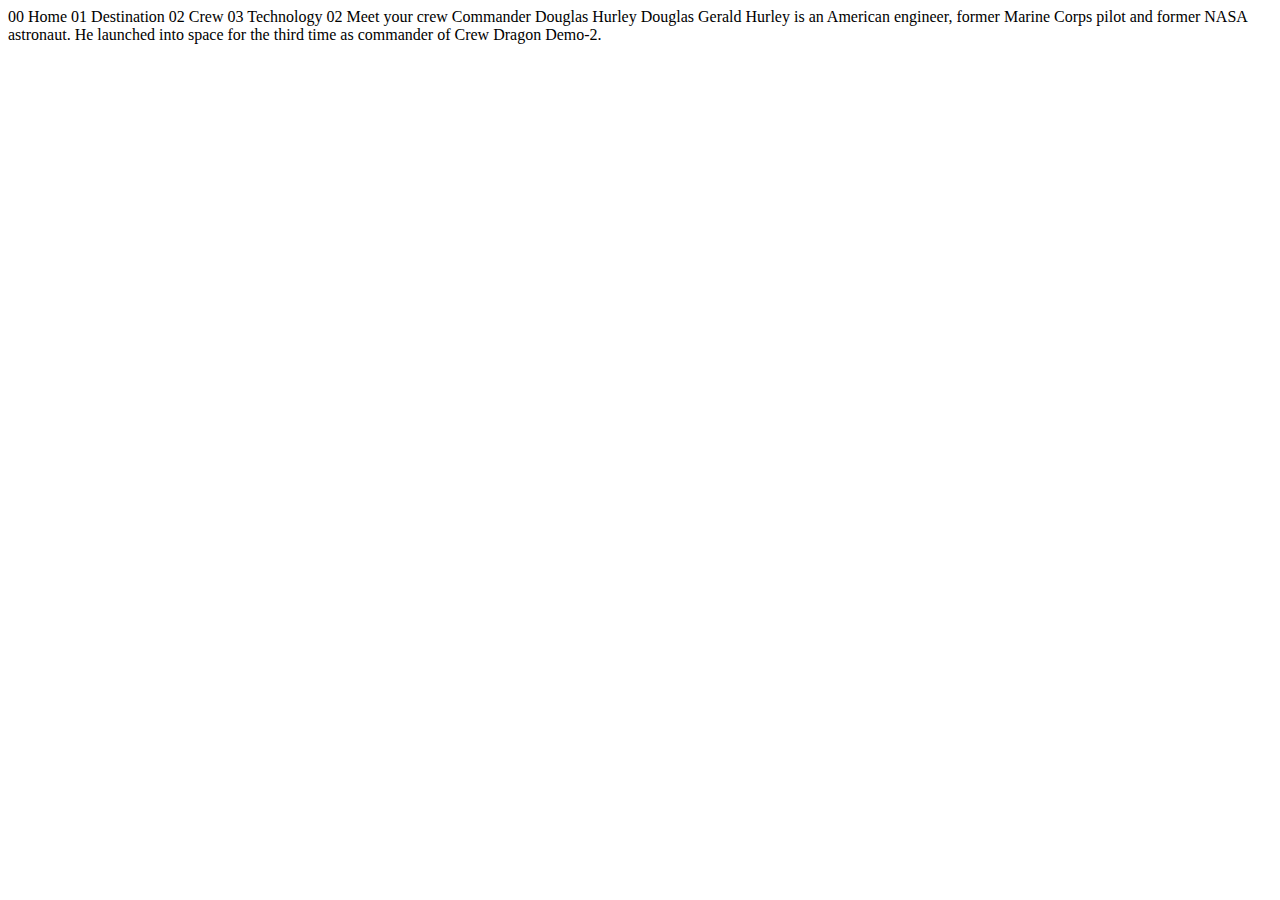
==== crew-pages/crew-commander.html @ 2e50808f "Moving Files" ====
<!DOCTYPE html>
<html lang="en">
<head>
  <meta charset="UTF-8">
  <meta name="viewport" content="width=device-width, initial-scale=1.0">

  <link rel="icon" type="image/png" sizes="32x32" href="./assets/favicon-32x32.png">
  
  <title>Frontend Mentor | Space tourism website</title>
</head>
<body>

  00 Home
  01 Destination
  02 Crew
  03 Technology

  02 Meet your crew

  Commander
  Douglas Hurley

  Douglas Gerald Hurley is an American engineer, former Marine Corps pilot 
  and former NASA astronaut. He launched into space for the third time as 
  commander of Crew Dragon Demo-2.
</body>
</html>
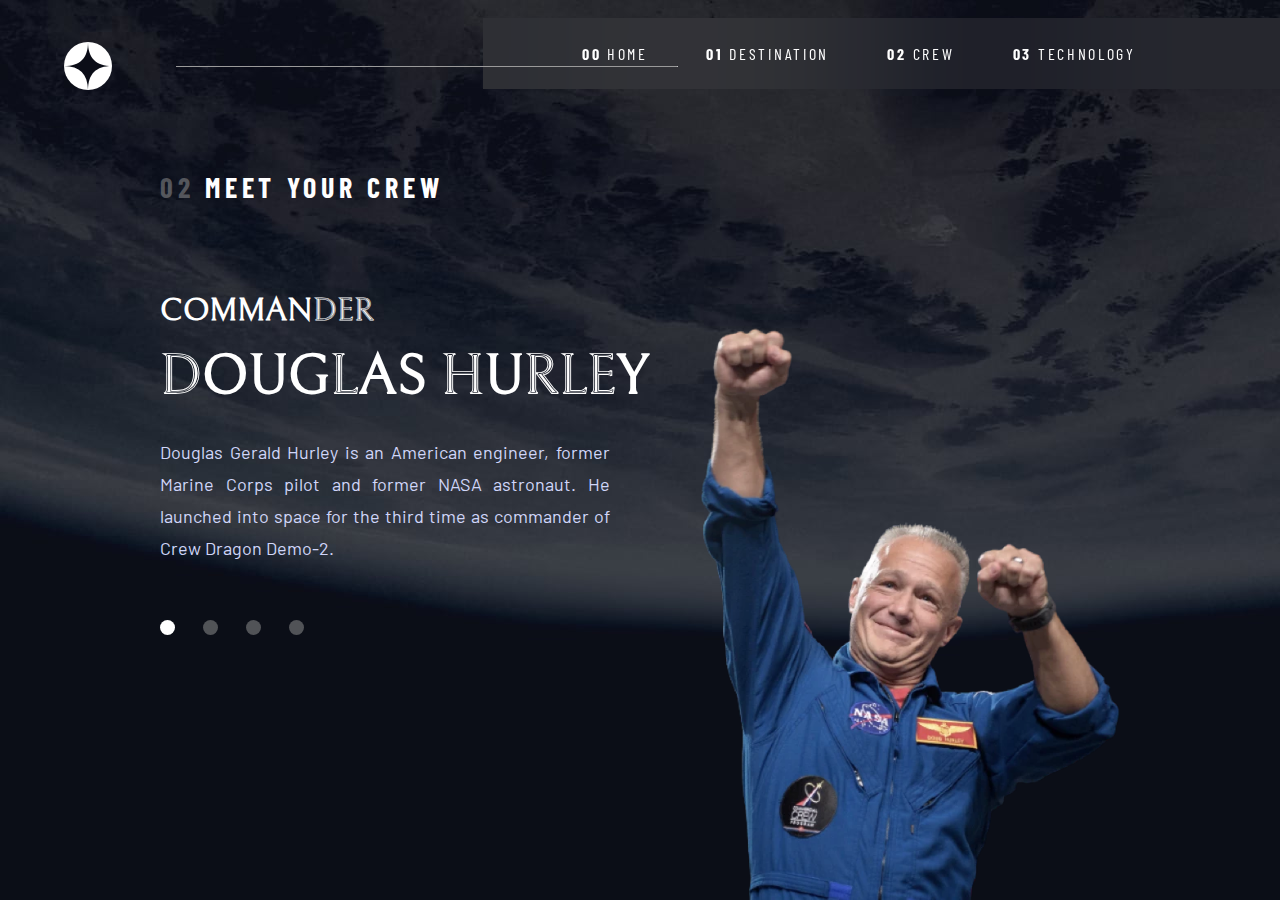
==== commit 2bd3c3f0: "Finished Crew Pages" ====
--- a/crew-pages/crew-commander.html
+++ b/crew-pages/crew-commander.html
@@ -1,27 +1,99 @@
 <!DOCTYPE html>
 <html lang="en">
+
 <head>
-  <meta charset="UTF-8">
-  <meta name="viewport" content="width=device-width, initial-scale=1.0">
+	<meta charset="UTF-8">
+	<meta name="viewport" content="width=device-width, initial-scale=1.0">
 
-  <link rel="icon" type="image/png" sizes="32x32" href="./assets/favicon-32x32.png">
-  
-  <title>Frontend Mentor | Space tourism website</title>
+	<link rel="icon" type="image/png" sizes="32x32" href="./assets/favicon-32x32.png">
+
+	<!-- link style sheet -->
+	<link rel="stylesheet" href="./crew-style.css">
+
+	<title>Frontend Mentor | Space tourism website</title>
+
+	<!-- link google fonts -->
+	<link rel="preconnect" href="https://fonts.googleapis.com">
+	<link rel="preconnect" href="https://fonts.gstatic.com" crossorigin>
+	<link href="https://fonts.googleapis.com/css2?family=Barlow+Condensed&family=Bellefair&display=swap" rel="stylesheet">
+	<link href="https://fonts.googleapis.com/css2?family=Barlow&display=swap" rel="stylesheet">
+
 </head>
+
 <body>
 
-  00 Home
-  01 Destination
-  02 Crew
-  03 Technology
+	<!-- navigation bar -->
+	<div class="top-div">
 
-  02 Meet your crew
+		<a href="../index.html">
+			<img class="logo-class" src="../assets/shared/logo.svg" alt="circle with a star in the middle">
+		</a>
+	
+		<hr class="horizontal-line-class">
+	
+		<ul class="nav-bar-class">
+			<li>
+				<a href="../index.html"><span class="nav-bar-bold">00</span> Home</a>
+			</li>
+		
+			<li>
+				<a href="../destination-pages/destination-moon.html"><span class="nav-bar-bold">01</span> Destination</a>
+			</li>
+		
+			<li>
+				<a href="./crew-commander.html"><span class="nav-bar-bold">02</span> Crew</a>
+			</li>
+		
+			<li>
+				<a href="../technology-pages/technology-vehicle.html"><span class="nav-bar-bold">03</span> Technology</a>
+			</li>
+		</ul>
+	</div>
 
-  Commander
-  Douglas Hurley
 
-  Douglas Gerald Hurley is an American engineer, former Marine Corps pilot 
-  and former NASA astronaut. He launched into space for the third time as 
-  commander of Crew Dragon Demo-2.
+	<!-- information section -->
+	<div class="left-div">
+
+		<h5><span class="h5-opacity-header">02</span> Meet your crew</h5>
+	
+		<div class="crew-text-section">
+
+			<h4 class="crew-title">Commander</h4>
+			<h3 class="crew-name">Douglas Hurley</h3>
+			<p class="crew-paragraph">
+				Douglas Gerald Hurley is an American engineer, former Marine Corps pilot
+				and former NASA astronaut. He launched into space for the third time as
+				commander of Crew Dragon Demo-2.
+			</p>
+		</div>
+
+		<!-- dot navigation bar -->
+		<ul class="dots-section">
+			<li>
+				<a class="dot-one active-dot" href="./crew-commander.html"></a>
+			</li>
+
+			<li>
+				<a class="dot-one" href="./crew-specialist.html"></a>
+			</li>
+
+			<li>
+				<a class="dot-one" href="./crew-pilot.html"></a>
+			</li>
+
+			<li>
+				<a class="dot-one" href="./crew-engineer.html"></a>
+			</li>
+		</ul>
+
+	</div>
+
+	<!-- picture section -->
+	<div class="crew-picture">
+		<img id="commander-img" src="../assets/crew/image-douglas-hurley.webp" alt="Image of Commander Douglas Gerald Hurley, NASA Astronaut">
+	</div>
+
+
 </body>
+
 </html>--- a/crew-pages/crew-style.css
+++ b/crew-pages/crew-style.css
@@ -0,0 +1,236 @@
+
+/* =================== crew files =================== */
+body {
+    background-image: url('../assets/crew/background-crew-desktop.jpg');
+
+    margin: 0;
+    padding: 0;
+
+    color: white;
+}
+
+/* heading styles */
+h1, h2, h3, h4 {
+    font-family: 'Bellefair', sans-serif;
+    text-transform: uppercase;
+}
+
+h1 {
+    font-size: 150px;
+}
+
+h2 {
+    font-size: 100px;
+}
+
+h3 {
+    font-size: 56px;
+}
+
+h4 {
+    font-size: 32px;
+}
+
+h5 {
+    font-family: 'Barlow Condensed', sans-serif;
+    text-transform: uppercase;
+    font-size: 28px;
+    letter-spacing: 4.72px;
+}
+
+.h5-opacity-header {
+    color: rgba(151, 151, 151, 0.5);
+}
+
+/* paragraph styles */
+p {
+    font-family: 'Barlow', sans-serif;
+    font-size: 18px;
+    
+    /* double spaced */
+    line-height: 32px;
+
+    /* justify text */
+    text-align: justify;
+
+    color: #D0D6F9;
+}
+
+/* ------------------ top-div = navigation ------------------ */
+.top-div {
+    position: relative;
+    margin-top: -22px;
+}
+
+.logo-class {
+    /* allows the user to set the height and width of the element.
+    This value also prevents the line break, which means one element 
+    can be placed next to another element within a block. */
+    display: inline-block;
+
+    /* 64px = 4rem */
+    margin: 4rem;
+    margin-bottom: 0rem;
+}
+
+.horizontal-line-class {
+
+    /* 'inline-block' = put the hr line on the same line as the logo and nav menu,
+        'absolute' = remove it from the natural flow of the page (= z axis +1) and 
+        keep it relative (= inside) its parent (= top-div class) */
+    display: inline-block;
+
+    position: absolute;
+
+    /* 88px = 5.5rem */
+    top: 5.5rem;
+
+    margin: 0;
+
+    width: 500px;
+    
+    /* remove border bottom to make line less thick */
+    border-bottom: none;
+    
+    /* move the line above other elements */
+    z-index: 1;
+}
+
+/* nav bar */
+.nav-bar-class {
+    /* the element is positioned realitve 
+    to its first positioned, non-static, parent element (= the top-div class) */
+    position: absolute;
+    right: 0;
+
+    /* puts the nav bar in line with the logo and horizontal line */
+    display: inline-block;
+
+    /* removes the dotted list */
+    list-style: none;
+
+    /* 40px = 2.5rem */
+    margin: 2.5rem 0rem 0rem 0rem;
+
+    /* left and right paddding = 117px | 72px */
+    padding: 0rem 7.3125rem 0rem 4.5rem;
+
+    /* adds blurred background */
+    backdrop-filter: blur(81.55px);
+    -webkit-backdrop-filter: blur(81.55px);
+
+    background: rgba(151, 151, 151, 0.1);
+;
+}
+
+.nav-bar-class li {
+    /* puts each list element in line */
+    display: inline-block;
+}
+
+.nav-bar-class a {
+    font-family: 'Barlow Condensed', sans-serif;
+    font-size: 16px;
+    letter-spacing: 2.7px;
+
+    color: white;
+
+    text-transform: uppercase;
+
+    /* removes underline */
+    text-decoration: none;
+
+    display: block;
+
+    /* text spacing = 25.9px */
+    padding: 1.61875rem 0rem;
+
+    margin: 0rem 1.7rem;
+}
+
+.nav-bar-bold {
+    font-weight: bold;
+}
+
+.nav-bar-class a:hover {
+    color: yellow;
+}
+
+/* ------------------ left-div ------------------ */
+.left-div {
+    margin-left: 10rem;
+    margin-top: 4.75rem;
+}
+
+.left-div h5, h4, h3, p {
+    margin: 0;
+}
+
+.crew-text-section {
+    margin-top: 5.5rem;
+}
+
+.crew-title {
+    margin-bottom: 15px;
+}
+
+.crew-name {
+    margin-bottom: 27px;
+}
+
+.crew-paragraph {
+    width: 45ch;
+    margin-bottom: 3.5rem;
+}
+
+/* ------------------ crew-pictures ------------------ */
+.crew-picture img {
+    position: absolute;
+    right: 10rem;
+    bottom: 0;
+}
+
+#commander-img {
+	width: 26.25rem;
+}
+
+#specialist-img {
+	width: 24rem;
+}
+
+#pilot-img {
+	width: 30rem;
+}
+
+#engineer-img {
+	width: 32rem;
+}
+
+/* ------------------ dot navigation ------------------ */
+.dots-section {
+    list-style: none;
+    padding-left: 0;
+}
+
+.dots-section li {
+    display: inline-block;
+    
+}
+
+.dot-one {
+    display: inline-block;
+    margin: 0 24px 0 0;
+    background: rgba(151, 151, 151, 0.5);
+    width: 15px;
+    height: 15px;
+    border-radius: 100%;
+}
+
+.dot-one.active-dot {
+    background: white;
+}
+
+/* =================== responsive edits =================== */
+/* @media screen and () {
+
+} */